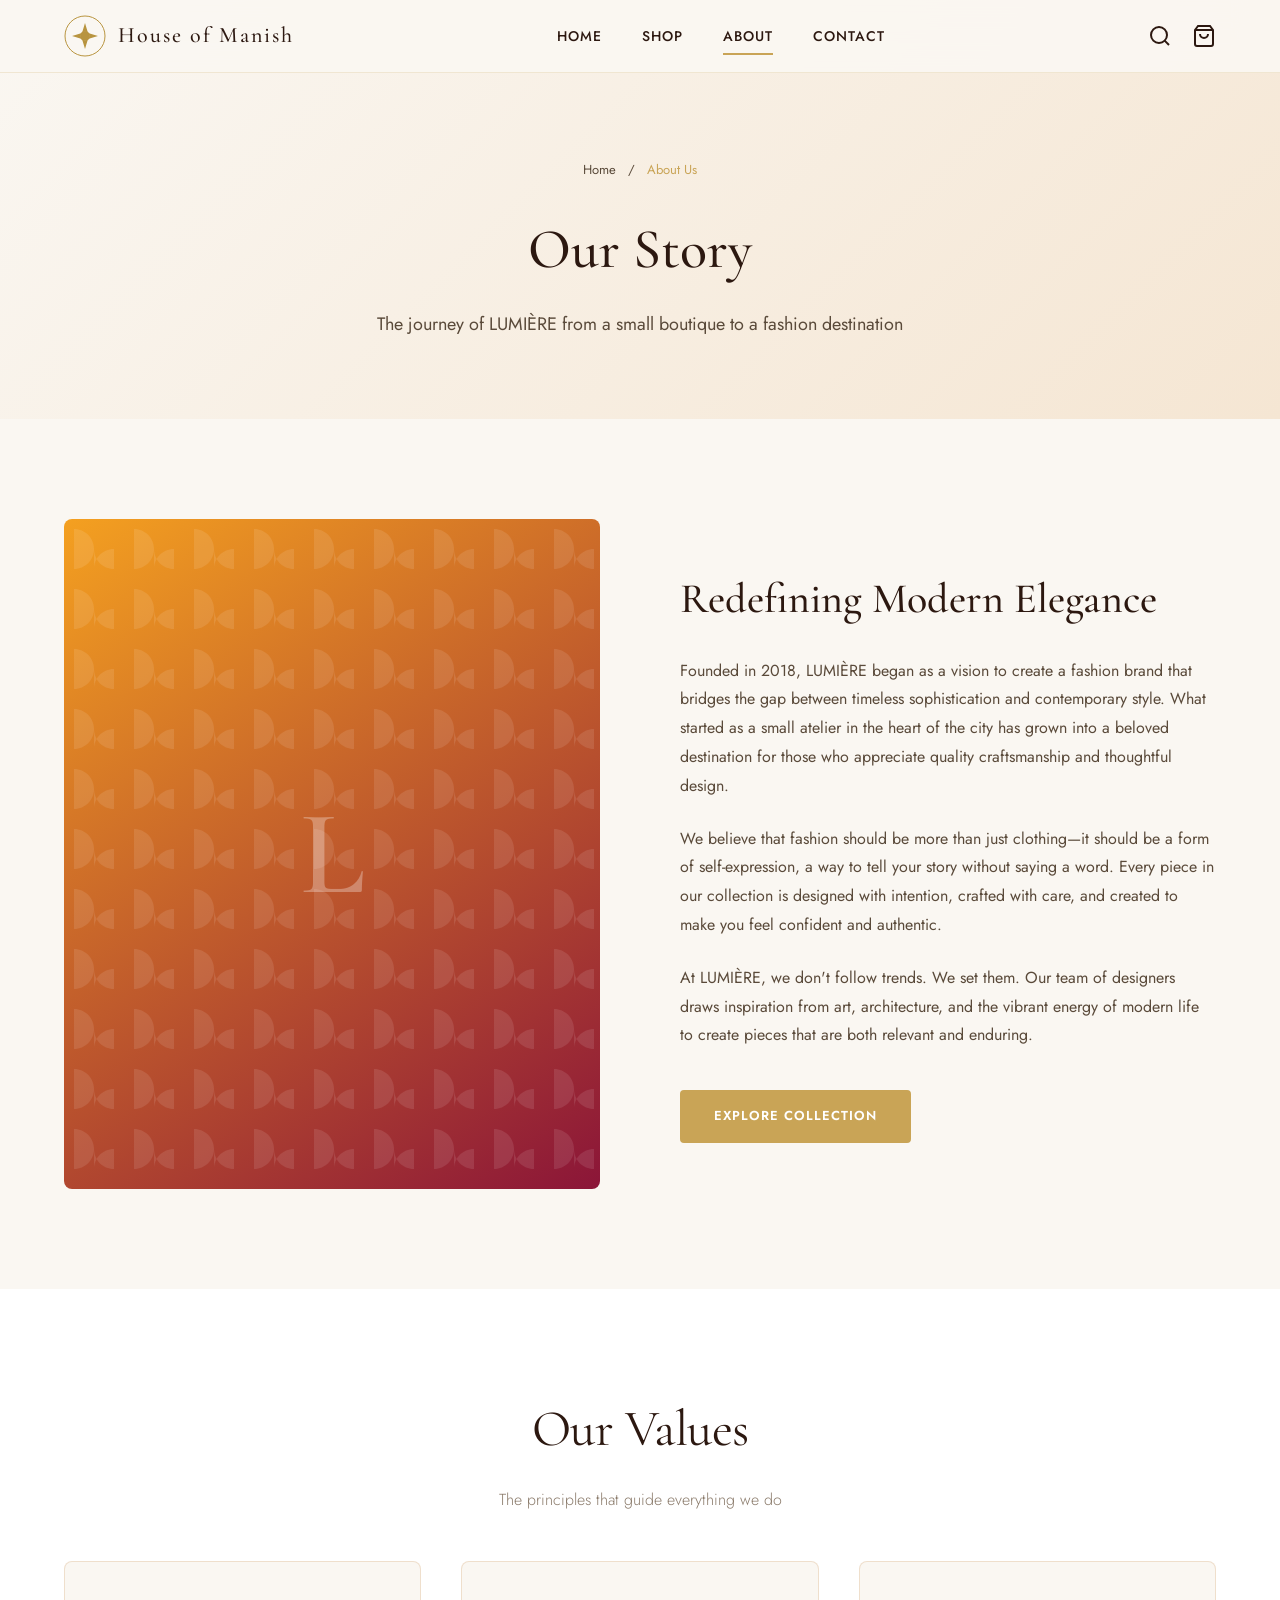
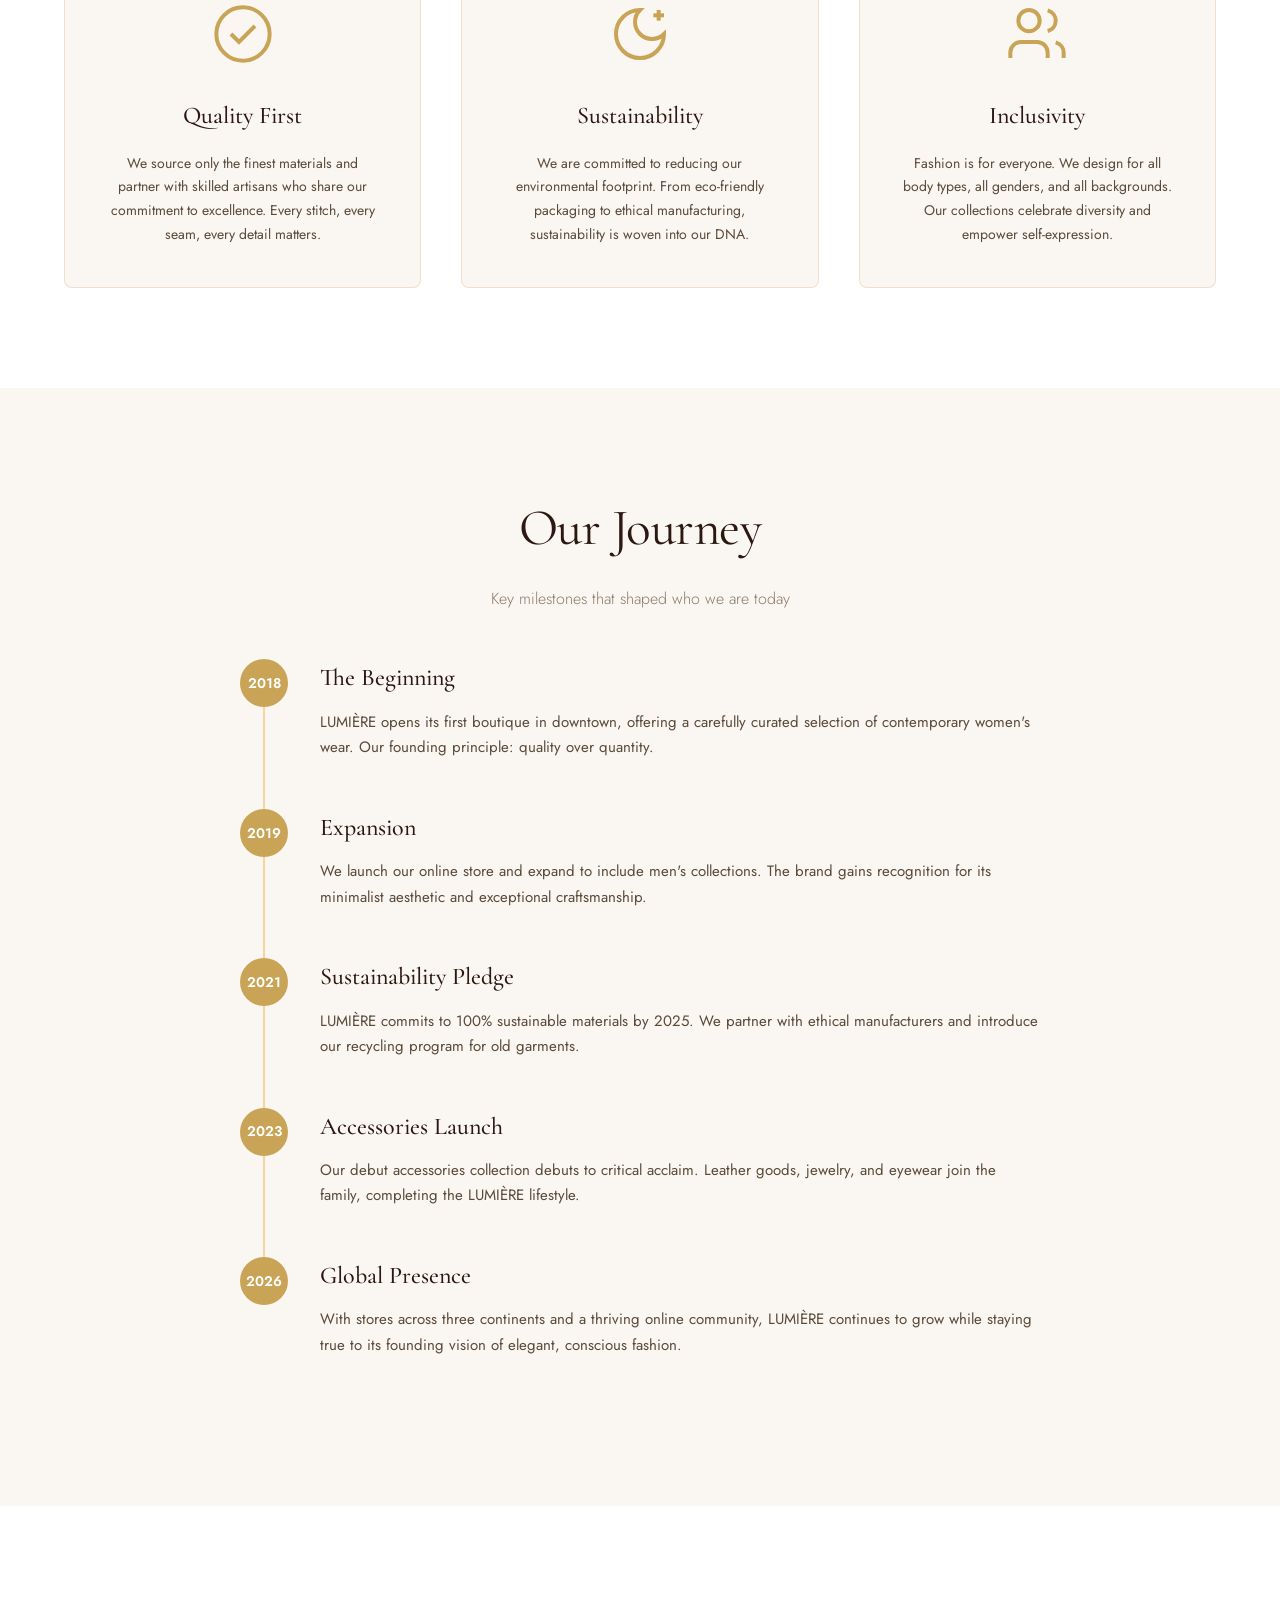
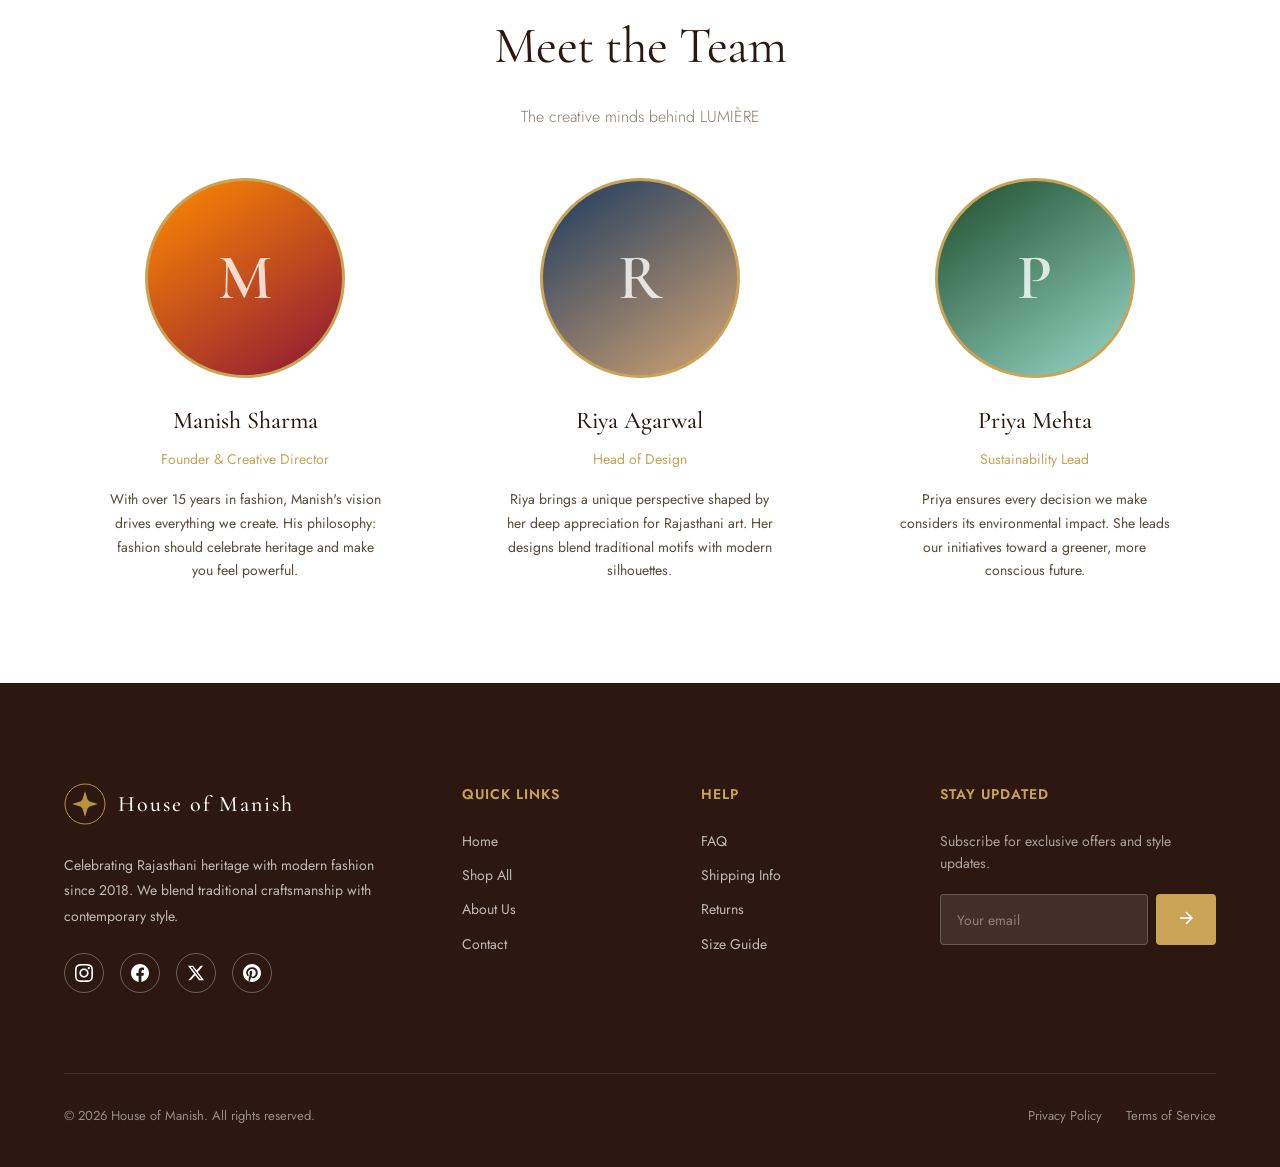
==== about.html @ 7615714f "Initial commit - House of Manish clothing website with cultural treasures from Indian states" ====
<!DOCTYPE html>
<html lang="en">
<head>
    <meta charset="UTF-8">
    <meta name="viewport" content="width=device-width, initial-scale=1.0">
    <title>About Us - House of Manish</title>
    <link rel="stylesheet" href="css/styles.css">
</head>
<body>
    <header class="header">
        <div class="container header-inner">
            <a href="index.html" class="logo">
                <svg class="logo-icon" viewBox="0 0 42 42" width="42" height="42">
                    <circle cx="21" cy="21" r="20" fill="none" stroke="#B8943F" stroke-width="1"/>
                    <path d="M21 8 L24 18 L21 16 L18 18 Z" fill="#B8943F"/>
                    <path d="M21 34 L24 24 L21 26 L18 24 Z" fill="#B8943F"/>
                    <path d="M8 21 L18 18 L16 21 L18 24 Z" fill="#B8943F"/>
                    <path d="M34 21 L24 18 L26 21 L24 24 Z" fill="#B8943F"/>
                    <circle cx="21" cy="21" r="5" fill="#B8943F"/>
                </svg>
                House of Manish
            </a>
            <nav class="nav-links">
                <a href="index.html">Home</a>
                <a href="products.html">Shop</a>
                <a href="about.html" class="active">About</a>
                <a href="contact.html">Contact</a>
            </nav>
            <div class="nav-icons">
                <a href="#" class="nav-icon" aria-label="Search">
                    <svg viewBox="0 0 24 24" fill="none" stroke="currentColor" stroke-width="2">
                        <circle cx="11" cy="11" r="8"/>
                        <path d="m21 21-4.35-4.35"/>
                    </svg>
                </a>
                <a href="#" class="nav-icon" aria-label="Cart">
                    <svg viewBox="0 0 24 24" fill="none" stroke="currentColor" stroke-width="2">
                        <path d="M6 2 3 6v14a2 2 0 0 0 2 2h14a2 2 0 0 0 2-2V6l-3-4Z"/>
                        <path d="M3 6h18"/>
                        <path d="M16 10a4 4 0 0 1-8 0"/>
                    </svg>
                </a>
            </div>
        </div>
    </header>

    <section class="page-hero">
        <div class="container">
            <nav class="breadcrumb">
                <a href="index.html">Home</a> / <span>About Us</span>
            </nav>
            <h1>Our Story</h1>
            <p>The journey of LUMIÈRE from a small boutique to a fashion destination</p>
        </div>
    </section>

    <section class="about-story">
        <div class="container">
            <div class="about-grid">
                <div class="about-image">
                    <span>L</span>
                </div>
                <div class="about-content">
                    <h2>Redefining Modern Elegance</h2>
                    <p>Founded in 2018, LUMIÈRE began as a vision to create a fashion brand that bridges the gap between timeless sophistication and contemporary style. What started as a small atelier in the heart of the city has grown into a beloved destination for those who appreciate quality craftsmanship and thoughtful design.</p>
                    <p>We believe that fashion should be more than just clothing—it should be a form of self-expression, a way to tell your story without saying a word. Every piece in our collection is designed with intention, crafted with care, and created to make you feel confident and authentic.</p>
                    <p>At LUMIÈRE, we don't follow trends. We set them. Our team of designers draws inspiration from art, architecture, and the vibrant energy of modern life to create pieces that are both relevant and enduring.</p>
                    <a href="products.html" class="btn btn-primary" style="margin-top: 16px;">Explore Collection</a>
                </div>
            </div>
        </div>
    </section>

    <section class="values">
        <div class="container">
            <div class="section-header">
                <h2>Our Values</h2>
                <p>The principles that guide everything we do</p>
            </div>
            <div class="values-grid">
                <div class="value-card">
                    <svg class="value-icon" viewBox="0 0 24 24" fill="none" stroke="currentColor" stroke-width="1.5">
                        <path d="M12 22c5.523 0 10-4.477 10-10S17.523 2 12 2 2 6.477 2 12s4.477 10 10 10Z"/>
                        <path d="m7.5 12 3 3 6-6"/>
                    </svg>
                    <h4>Quality First</h4>
                    <p>We source only the finest materials and partner with skilled artisans who share our commitment to excellence. Every stitch, every seam, every detail matters.</p>
                </div>
                <div class="value-card">
                    <svg class="value-icon" viewBox="0 0 24 24" fill="none" stroke="currentColor" stroke-width="1.5">
                        <path d="M12 3a6 6 0 0 0 9 9 9 9 0 1 1-9-9Z"/>
                        <path d="M19 3v4"/>
                        <path d="M21 5h-4"/>
                    </svg>
                    <h4>Sustainability</h4>
                    <p>We are committed to reducing our environmental footprint. From eco-friendly packaging to ethical manufacturing, sustainability is woven into our DNA.</p>
                </div>
                <div class="value-card">
                    <svg class="value-icon" viewBox="0 0 24 24" fill="none" stroke="currentColor" stroke-width="1.5">
                        <path d="M16 21v-2a4 4 0 0 0-4-4H6a4 4 0 0 0-4 4v2"/>
                        <circle cx="9" cy="7" r="4"/>
                        <path d="M22 21v-2a4 4 0 0 0-3-3.87"/>
                        <path d="M16 3.13a4 4 0 0 1 0 7.75"/>
                    </svg>
                    <h4>Inclusivity</h4>
                    <p>Fashion is for everyone. We design for all body types, all genders, and all backgrounds. Our collections celebrate diversity and empower self-expression.</p>
                </div>
            </div>
        </div>
    </section>

    <section class="timeline">
        <div class="container">
            <div class="section-header">
                <h2>Our Journey</h2>
                <p>Key milestones that shaped who we are today</p>
            </div>
            <div class="timeline-items">
                <div class="timeline-item">
                    <div class="timeline-year">2018</div>
                    <div class="timeline-content">
                        <h4>The Beginning</h4>
                        <p>LUMIÈRE opens its first boutique in downtown, offering a carefully curated selection of contemporary women's wear. Our founding principle: quality over quantity.</p>
                    </div>
                </div>
                <div class="timeline-item">
                    <div class="timeline-year">2019</div>
                    <div class="timeline-content">
                        <h4>Expansion</h4>
                        <p>We launch our online store and expand to include men's collections. The brand gains recognition for its minimalist aesthetic and exceptional craftsmanship.</p>
                    </div>
                </div>
                <div class="timeline-item">
                    <div class="timeline-year">2021</div>
                    <div class="timeline-content">
                        <h4>Sustainability Pledge</h4>
                        <p>LUMIÈRE commits to 100% sustainable materials by 2025. We partner with ethical manufacturers and introduce our recycling program for old garments.</p>
                    </div>
                </div>
                <div class="timeline-item">
                    <div class="timeline-year">2023</div>
                    <div class="timeline-content">
                        <h4>Accessories Launch</h4>
                        <p>Our debut accessories collection debuts to critical acclaim. Leather goods, jewelry, and eyewear join the family, completing the LUMIÈRE lifestyle.</p>
                    </div>
                </div>
                <div class="timeline-item">
                    <div class="timeline-year">2026</div>
                    <div class="timeline-content">
                        <h4>Global Presence</h4>
                        <p>With stores across three continents and a thriving online community, LUMIÈRE continues to grow while staying true to its founding vision of elegant, conscious fashion.</p>
                    </div>
                </div>
            </div>
        </div>
    </section>

    <section class="team">
        <div class="container">
            <div class="section-header">
                <h2>Meet the Team</h2>
                <p>The creative minds behind LUMIÈRE</p>
            </div>
            <div class="team-grid">
                <div class="team-card">
                    <div class="team-image">M</div>
                    <h4>Manish Sharma</h4>
                    <p class="role">Founder & Creative Director</p>
                    <p>With over 15 years in fashion, Manish's vision drives everything we create. His philosophy: fashion should celebrate heritage and make you feel powerful.</p>
                </div>
                <div class="team-card">
                    <div class="team-image">R</div>
                    <h4>Riya Agarwal</h4>
                    <p class="role">Head of Design</p>
                    <p>Riya brings a unique perspective shaped by her deep appreciation for Rajasthani art. Her designs blend traditional motifs with modern silhouettes.</p>
                </div>
                <div class="team-card">
                    <div class="team-image">P</div>
                    <h4>Priya Mehta</h4>
                    <p class="role">Sustainability Lead</p>
                    <p>Priya ensures every decision we make considers its environmental impact. She leads our initiatives toward a greener, more conscious future.</p>
                </div>
            </div>
        </div>
    </section>

    <footer class="footer">
        <div class="container">
            <div class="footer-grid">
                <div class="footer-brand">
                    <a href="index.html" class="logo">
                <svg class="logo-icon" viewBox="0 0 42 42" width="42" height="42">
                    <circle cx="21" cy="21" r="20" fill="none" stroke="#B8943F" stroke-width="1"/>
                    <path d="M21 8 L24 18 L21 16 L18 18 Z" fill="#B8943F"/>
                    <path d="M21 34 L24 24 L21 26 L18 24 Z" fill="#B8943F"/>
                    <path d="M8 21 L18 18 L16 21 L18 24 Z" fill="#B8943F"/>
                    <path d="M34 21 L24 18 L26 21 L24 24 Z" fill="#B8943F"/>
                    <circle cx="21" cy="21" r="5" fill="#B8943F"/>
                </svg>
                House of Manish
            </a>
                    <p>Celebrating Rajasthani heritage with modern fashion since 2018. We blend traditional craftsmanship with contemporary style.</p>
                    <div class="social-links">
                        <a href="#" class="social-link" aria-label="Instagram">
                            <svg viewBox="0 0 24 24" fill="currentColor">
                                <path d="M12 2.163c3.204 0 3.584.012 4.85.07 3.252.148 4.771 1.691 4.919 4.919.058 1.265.069 1.645.069 4.849 0 3.205-.012 3.584-.069 4.849-.149 3.225-1.664 4.771-4.919 4.919-1.266.058-1.644.07-4.85.07-3.204 0-3.584-.012-4.849-.07-3.26-.149-4.771-1.699-4.919-4.92-.058-1.265-.07-1.644-.07-4.849 0-3.204.013-3.583.07-4.849.149-3.227 1.664-4.771 4.919-4.919 1.266-.057 1.645-.069 4.849-.069zm0-2.163c-3.259 0-3.667.014-4.947.072-4.358.2-6.78 2.618-6.98 6.98-.059 1.281-.073 1.689-.073 4.948 0 3.259.014 3.668.072 4.948.2 4.358 2.618 6.78 6.98 6.98 1.281.058 1.689.072 4.948.072 3.259 0 3.668-.014 4.948-.072 4.354-.2 6.782-2.618 6.979-6.98.059-1.28.073-1.689.073-4.948 0-3.259-.014-3.667-.072-4.947-.196-4.354-2.617-6.78-6.979-6.98-1.281-.059-1.69-.073-4.949-.073zm0 5.838c-3.403 0-6.162 2.759-6.162 6.162s2.759 6.163 6.162 6.163 6.162-2.759 6.162-6.163c0-3.403-2.759-6.162-6.162-6.162zm0 10.162c-2.209 0-4-1.79-4-4 0-2.209 1.791-4 4-4s4 1.791 4 4c0 2.21-1.791 4-4 4zm6.406-11.845c-.796 0-1.441.645-1.441 1.44s.645 1.44 1.441 1.44c.795 0 1.439-.645 1.439-1.44s-.644-1.44-1.439-1.44z"/>
                            </svg>
                        </a>
                        <a href="#" class="social-link" aria-label="Facebook">
                            <svg viewBox="0 0 24 24" fill="currentColor">
                                <path d="M24 12.073c0-6.627-5.373-12-12-12s-12 5.373-12 12c0 5.99 4.388 10.954 10.125 11.854v-8.385H7.078v-3.47h3.047V9.43c0-3.007 1.792-4.669 4.533-4.669 1.312 0 2.686.235 2.686.235v2.953H15.83c-1.491 0-1.956.925-1.956 1.874v2.25h3.328l-.532 3.47h-2.796v8.385C19.612 23.027 24 18.062 24 12.073z"/>
                            </svg>
                        </a>
                        <a href="#" class="social-link" aria-label="Twitter">
                            <svg viewBox="0 0 24 24" fill="currentColor">
                                <path d="M18.244 2.25h3.308l-7.227 8.26 8.502 11.24H16.17l-5.214-6.817L4.99 21.75H1.68l7.73-8.835L1.254 2.25H8.08l4.713 6.231zm-1.161 17.52h1.833L7.084 4.126H5.117z"/>
                            </svg>
                        </a>
                        <a href="#" class="social-link" aria-label="Pinterest">
                            <svg viewBox="0 0 24 24" fill="currentColor">
                                <path d="M12 0C5.373 0 0 5.372 0 12c0 5.084 3.163 9.426 7.627 11.174-.105-.949-.2-2.405.042-3.441.218-.937 1.407-5.965 1.407-5.965s-.359-.719-.359-1.782c0-1.668.967-2.914 2.171-2.914 1.023 0 1.518.769 1.518 1.69 0 1.029-.655 2.568-.994 3.995-.283 1.194.599 2.169 1.777 2.169 2.133 0 3.772-2.249 3.772-5.495 0-2.873-2.064-4.882-5.012-4.882-3.414 0-5.418 2.561-5.418 5.207 0 1.031.397 2.138.893 2.738a.36.36 0 0 1 .083.345l-.333 1.36c-.053.22-.174.267-.402.161-1.499-.698-2.436-2.889-2.436-4.649 0-3.785 2.75-7.262 7.929-7.262 4.163 0 7.398 2.967 7.398 6.931 0 4.136-2.607 7.464-6.227 7.464-1.216 0-2.359-.631-2.75-1.378l-.748 2.853c-.271 1.043-1.002 2.35-1.492 3.146C9.57 23.812 10.763 24 12 24c6.627 0 12-5.373 12-12 0-6.628-5.373-12-12-12z"/>
                            </svg>
                        </a>
                    </div>
                </div>
                <div class="footer-links-col">
                    <h5>Quick Links</h5>
                    <nav class="footer-links">
                        <a href="index.html">Home</a>
                        <a href="products.html">Shop All</a>
                        <a href="about.html">About Us</a>
                        <a href="contact.html">Contact</a>
                    </nav>
                </div>
                <div class="footer-links-col">
                    <h5>Help</h5>
                    <nav class="footer-links">
                        <a href="#">FAQ</a>
                        <a href="#">Shipping Info</a>
                        <a href="#">Returns</a>
                        <a href="#">Size Guide</a>
                    </nav>
                </div>
                <div class="footer-newsletter">
                    <h5>Stay Updated</h5>
                    <p style="font-size: 14px; color: rgba(255,255,255,0.6); margin-bottom: 20px;">Subscribe for exclusive offers and style updates.</p>
                    <form class="newsletter-form" action="#">
                        <input type="email" class="newsletter-input" placeholder="Your email" required>
                        <button type="submit" class="newsletter-btn" aria-label="Subscribe">
                            <svg viewBox="0 0 24 24" fill="none" stroke="currentColor" stroke-width="2">
                                <path d="M5 12h14"/>
                                <path d="m12 5 7 7-7 7"/>
                            </svg>
                        </button>
                    </form>
                </div>
            </div>
            <div class="footer-bottom">
                <p>&copy; 2026 House of Manish. All rights reserved.</p>
                <div class="footer-bottom-links">
                    <a href="#">Privacy Policy</a>
                    <a href="#">Terms of Service</a>
                </div>
            </div>
        </div>
    </footer>
</body>
</html>
---- css/styles.css ----
@import url('https://fonts.googleapis.com/css2?family=Cormorant+Garamond:ital,wght@0,400;0,500;0,600;0,700;1,400&family=Jost:wght@300;400;500;600&display=swap');

:root {
    --color-primary: #2C1810;
    --color-secondary: #8B6914;
    --color-accent: #C9A456;
    --color-accent-light: #E8D5A8;
    --color-bg: #FAF7F2;
    --color-surface: #FFFFFF;
    --color-text-light: #5A4A3A;
    --color-text-muted: #8A7A6A;
    --color-cream: #F5EFE6;
    --color-gold: #B8943F;
    --font-heading: 'Cormorant Garamond', Georgia, serif;
    --font-body: 'Jost', system-ui, sans-serif;
    --shadow-sm: 0 2px 20px rgba(44, 24, 16, 0.06);
    --shadow-md: 0 4px 30px rgba(44, 24, 16, 0.08);
    --shadow-lg: 0 8px 40px rgba(44, 24, 16, 0.1);
    --transition: 0.4s cubic-bezier(0.4, 0, 0.2, 1);
    --container: 1200px;
}

*,
*::before,
*::after {
    margin: 0;
    padding: 0;
    box-sizing: border-box;
}

html {
    scroll-behavior: smooth;
}

body {
    font-family: var(--font-body);
    font-weight: 400;
    line-height: 1.6;
    color: var(--color-primary);
    background-color: var(--color-bg);
    -webkit-font-smoothing: antialiased;
}

img {
    max-width: 100%;
    height: auto;
    display: block;
    opacity: 50%    ;
}

a {
    text-decoration: none;
    color: inherit;
    transition: color var(--transition);
}

ul {
    list-style: none;
}

.container {
    max-width: var(--container);
    margin: 0 auto;
    padding: 0 24px;
}

.btn {
    display: inline-flex;
    align-items: center;
    justify-content: center;
    padding: 14px 32px;
    font-family: var(--font-body);
    font-size: 13px;
    font-weight: 600;
    letter-spacing: 1px;
    text-transform: uppercase;
    border: 2px solid transparent;
    border-radius: 4px;
    cursor: pointer;
    transition: all var(--transition);
}

.btn-primary {
    background-color: var(--color-accent);
    color: var(--color-surface);
    border-color: var(--color-accent);
}

.btn-primary:hover {
    background-color: var(--color-accent-dark);
    border-color: var(--color-accent-dark);
    transform: translateY(-2px);
}

.btn-secondary {
    background-color: transparent;
    color: var(--color-primary);
    border-color: var(--color-primary);
}

.btn-secondary:hover {
    background-color: var(--color-primary);
    color: var(--color-surface);
}

.section-header {
    text-align: center;
    margin-bottom: 48px;
    position: relative;
    z-index: 1;
}

.section-header h2 {
    font-family: var(--font-heading);
    font-size: clamp(36px, 4vw, 52px);
    font-weight: 400;
    margin-bottom: 16px;
    color: var(--color-primary);
    letter-spacing: -0.5px;
}

.section-header p {
    font-size: 16px;
    color: var(--color-text-muted);
    max-width: 500px;
    margin: 0 auto;
    font-weight: 300;
}

.header {
    position: fixed;
    top: 0;
    left: 0;
    right: 0;
    background-color: rgba(250, 247, 242, 0.95);
    backdrop-filter: blur(20px);
    -webkit-backdrop-filter: blur(20px);
    z-index: 1000;
    border-bottom: 1px solid rgba(201, 164, 86, 0.2);
}

.header-inner {
    display: flex;
    align-items: center;
    justify-content: space-between;
    height: 72px;
}

.logo {
    font-family: var(--font-heading);
    font-size: 22px;
    font-weight: 500;
    letter-spacing: 2px;
    color: var(--color-primary);
    display: flex;
    align-items: center;
    gap: 12px;
}

.logo-icon {
    width: 42px;
    height: 42px;
    display: block;
    flex-shrink: 0;
}

.nav-links {
    display: flex;
    gap: 40px;
}

.nav-links a {
    position: relative;
    font-size: 14px;
    font-weight: 500;
    letter-spacing: 1px;
    text-transform: uppercase;
    color: var(--color-primary);
    padding: 8px 0;
}

.nav-links a::after {
    content: '';
    position: absolute;
    bottom: 0;
    left: 0;
    width: 0;
    height: 2px;
    background-color: var(--color-accent);
    transition: width var(--transition);
}

.nav-links a:hover::after,
.nav-links a.active::after {
    width: 100%;
}

.nav-icons {
    display: flex;
    gap: 20px;
}

.nav-icon {
    width: 24px;
    height: 24px;
    color: var(--color-primary);
    transition: color var(--transition);
}

.nav-icon:hover {
    color: var(--color-accent);
}

.hero {
    min-height: 100vh;
    display: flex;
    align-items: center;
    background: linear-gradient(180deg, var(--color-bg) 0%, var(--color-cream) 100%);
    position: relative;
    overflow: hidden;
    padding-top: 72px;
}

.hero-hawa-mahal {
    position: absolute;
    right: -5%;
    bottom: -10%;
    width: 55%;
    height: 120%;
    opacity: 0.04;
    pointer-events: none;
}

.hero-hawa-mahal svg {
    width: 100%;
    height: 100%;
}

.hero-inner {
    display: grid;
    grid-template-columns: 1fr 1fr;
    gap: 80px;
    align-items: center;
    position: relative;
    z-index: 2;
}

.hero-content {
    position: relative;
    z-index: 1;
}

.hero-tag {
    display: inline-block;
    font-size: 11px;
    font-weight: 500;
    letter-spacing: 4px;
    text-transform: uppercase;
    color: var(--color-gold);
    margin-bottom: 28px;
    position: relative;
}

.hero-tag::after {
    content: '';
    position: absolute;
    left: calc(100% + 16px);
    top: 50%;
    width: 60px;
    height: 1px;
    background: linear-gradient(90deg, var(--color-gold), transparent);
}

.hero h1 {
    font-family: var(--font-heading);
    font-size: clamp(48px, 6vw, 72px);
    font-weight: 400;
    line-height: 1.1;
    margin-bottom: 28px;
    color: var(--color-primary);
    letter-spacing: -1px;
}

.hero h1 em {
    font-style: italic;
    color: var(--color-gold);
}

.hero-text {
    font-size: 17px;
    color: var(--color-text-muted);
    margin-bottom: 44px;
    max-width: 420px;
    line-height: 1.8;
    font-weight: 300;
}

.hero-buttons {
    display: flex;
    gap: 20px;
}

.hero-visual {
    position: relative;
    display: flex;
    justify-content: center;
    align-items: center;
}

.hero-image {
    width: 100%;
    max-width: 380px;
    aspect-ratio: 2/3;
    background: var(--color-cream);
    border-radius: 4px;
    position: relative;
    overflow: hidden;
    box-shadow: 0 40px 80px rgba(44, 24, 16, 0.15);
}

.hero-image img {
    position: absolute;
    inset: 0;
    width: 100%;
    height: 100%;
    object-fit: cover;
    transition: transform 0.6s ease;
}

.hero-image:hover img {
    transform: scale(1.05);
}

.hero-badge {
    position: absolute;
    top: 50%;
    left: 50%;
    transform: translate(-50%, -50%);
    z-index: 10;
    text-align: center;
}

.hero-badge-inner {
    display: inline-flex;
    flex-direction: column;
    align-items: center;
    background: rgba(250, 247, 242, 0.95);
    padding: 16px 24px;
    border-radius: 4px;
    box-shadow: 0 20px 60px rgba(44, 24, 16, 0.2);
    border: 1px solid rgba(184, 148, 63, 0.3);
    min-width: 160px;
    backdrop-filter: blur(10px);
}

.hero-badge-sub {
    font-family: var(--font-body);
    font-size: 8px;
    font-weight: 500;
    letter-spacing: 2px;
    text-transform: uppercase;
    color: var(--color-gold);
    margin-bottom: 6px;
}

.hero-badge-line {
    width: 24px;
    height: 1px;
    background: var(--color-gold);
    margin: 6px 0;
}

.hero-badge-title {
    font-family: var(--font-heading);
    font-size: 11px;
    font-weight: 400;
    color: var(--color-text-muted);
    letter-spacing: 2px;
}

.hero-badge-name {
    font-family: var(--font-heading);
    font-size: 20px;
    font-weight: 500;
    color: var(--color-primary);
    letter-spacing: 3px;
    margin-bottom: 4px;
}

.hero-decoration {
    position: absolute;
    width: 120px;
    height: 120px;
    border: 1px solid var(--color-accent-light);
    border-radius: 50%;
    top: -20px;
    right: -20px;
    opacity: 0.6;
}

.hero-decoration::before {
    content: '';
    position: absolute;
    inset: 15px;
    border: 1px solid var(--color-gold);
    border-radius: 50%;
    opacity: 0.4;
}

.hero-decoration::after {
    content: '';
    position: absolute;
    inset: 30px;
    background: var(--color-gold);
    border-radius: 50%;
    opacity: 0.15;
}

.categories {
    padding: 120px 0;
    background: var(--color-surface);
    position: relative;
}

.categories::before {
    content: '';
    position: absolute;
    top: 0;
    left: 0;
    right: 0;
    height: 1px;
    background: linear-gradient(90deg, transparent, var(--color-accent-light), transparent);
}

.categories-grid {
    display: grid;
    grid-template-columns: repeat(3, 1fr);
    gap: 40px;
}

.category-card {
    position: relative;
    overflow: hidden;
    border-radius: 4px;
    cursor: pointer;
    transition: all 0.5s cubic-bezier(0.4, 0, 0.2, 1);
    background: var(--color-bg);
}

.category-card:hover {
    transform: translateY(-8px);
    box-shadow: var(--shadow-lg);
}

.category-card::before {
    content: '';
    display: block;
    padding-top: 120%;
}

.category-content {
    position: absolute;
    inset: 0;
    display: flex;
    flex-direction: column;
    align-items: center;
    justify-content: center;
    padding: 40px;
    transition: all var(--transition);
}

.category-card:nth-child(1) .category-content {
    background: linear-gradient(145deg, #F5E6D3 0%, #E8D5A8 100%);
}

.category-card:nth-child(2) .category-content {
    background: linear-gradient(145deg, #E8E0D5 0%, #D4C4B0 100%);
}

.category-card:nth-child(3) .category-content {
    background: linear-gradient(145deg, #E5DDD0 0%, #C9B896 100%);
}

.category-card:hover .category-content {
    transform: scale(1.03);
}

.category-icon {
    width: 56px;
    height: 56px;
    margin-bottom: 24px;
    color: var(--color-gold);
    opacity: 0.7;
}

.category-card h3 {
    font-family: var(--font-heading);
    font-size: 26px;
    font-weight: 400;
    margin-bottom: 8px;
    color: var(--color-primary);
    letter-spacing: 0.5px;
}

.category-card p {
    font-size: 13px;
    color: var(--color-text-muted);
    text-align: center;
    font-weight: 300;
}

.regional-collections {
    padding: 120px 0;
    background: var(--color-surface);
}

.states-grid {
    display: grid;
    grid-template-columns: repeat(4, 1fr);
    gap: 24px;
}

.state-card {
    background: var(--color-bg);
    border-radius: 4px;
    overflow: hidden;
    transition: all 0.5s cubic-bezier(0.4, 0, 0.2, 1);
    cursor: pointer;
}

.state-card:hover {
    transform: translateY(-8px);
    box-shadow: var(--shadow-lg);
}

.state-image {
    position: relative;
    aspect-ratio: 1;
    overflow: hidden;
}

.state-gradient {
    position: absolute;
    inset: 0;
}

.state-gujarat {
    background: linear-gradient(145deg, #E8A87C 0%, #C38D6B 50%, #8B5A3C 100%);
}

.state-rajasthan {
    background: linear-gradient(145deg, #F4C542 0%, #E8A03A 50%, #C47D32 100%);
}

.state-kerala {
    background: linear-gradient(145deg, #F5F5DC 0%, #E8E8D4 50%, #D4D4C4 100%);
}

.state-karnataka {
    background: linear-gradient(145deg, #9B6B9B 0%, #7B4B7B 50%, #5B2B5B 100%);
}

.state-westbengal {
    background: linear-gradient(145deg, #F4A460 0%, #D4743C 50%, #8B4513 100%);
}

.state-andhra {
    background: linear-gradient(145deg, #8B4513 0%, #6B3510 50%, #4B2508 100%);
}

.state-punjab {
    background: linear-gradient(145deg, #F0E68C 0%, #DAA520 50%, #B8860B 100%);
}

.state-maharashtra {
    background: linear-gradient(145deg, #FF9933 0%, #E07020 50%, #B85010 100%);
}

.state-mono {
    position: absolute;
    top: 50%;
    left: 50%;
    transform: translate(-50%, -50%);
    font-family: var(--font-heading);
    font-size: 48px;
    font-weight: 300;
    color: rgba(255, 255, 255, 0.6);
    letter-spacing: 4px;
}

.state-info {
    padding: 20px;
    text-align: center;
}

.state-info h3 {
    font-family: var(--font-heading);
    font-size: 20px;
    font-weight: 500;
    color: var(--color-primary);
    margin-bottom: 6px;
}

.state-info p {
    font-size: 13px;
    color: var(--color-text-muted);
    margin-bottom: 12px;
    font-weight: 300;
}

.state-price {
    font-size: 14px;
    font-weight: 600;
    color: var(--color-gold);
}

.cultural-accessories {
    padding: 120px 0;
    background: var(--color-bg);
    position: relative;
    overflow: hidden;
}

.state-bg-layer {
    position: absolute;
    top: 0;
    left: 0;
    right: 0;
    bottom: 0;
    background-size: cover;
    background-position: center;
    background-repeat: no-repeat;
    opacity: 0;
    z-index: 0;
    background-image: url('https://images.pexels.com/photos/36532822/pexels-photo-36532822.jpeg');
    transition: opacity 0.8s ease-in-out, transform 0.8s ease-in-out, background-image 0.5s ease;
    transform: scale(1);
}

#state-all:checked ~ .state-bg-layer {
    opacity: 0.15;
    transform: scale(1);
}

#state-rajasthan:checked ~ .state-bg-layer {
    background-image: url('https://images.pexels.com/photos/36532822/pexels-photo-36532822.jpeg');
    opacity: 0.45;
    transform: scale(1.05);
}

#state-gujarat:checked ~ .state-bg-layer {
    background-image: url('https://images.pexels.com/photos/6730935/pexels-photo-6730935.jpeg');
    opacity: 0.45;
    transform: scale(1.05);
}

#state-kerala:checked ~ .state-bg-layer {
    background-image: url('https://images.pexels.com/photos/4051013/pexels-photo-4051013.jpeg');
    opacity: 0.45;
    transform: scale(1.05);
}

#state-punjab:checked ~ .state-bg-layer {
    background-image: url('https://images.pexels.com/photos/7111002/pexels-photo-7111002.jpeg');
    opacity: 0.45;
    transform: scale(1.05);
}

#state-westbengal:checked ~ .state-bg-layer {
    background-image: url('https://images.pexels.com/photos/36393138/pexels-photo-36393138.jpeg');
    opacity: 0.45;
    transform: scale(1.05);
}

#state-maharashtra:checked ~ .state-bg-layer {
    background-image: url('https://images.pexels.com/photos/5867948/pexels-photo-5867948.jpeg');
    opacity: 0.45;
    transform: scale(1.05);
}

.cultural-accessories .container {
    position: relative;
    z-index: 1;
}

.state-input {
    display: none;
}

.cultural-products-wrapper {
    position: relative;
    z-index: 2;
    max-width: var(--container);
    margin: 0 auto;
    padding: 0 24px;
}

.state-section {
    margin-bottom: 64px;
    animation: fadeIn 0.5s ease forwards;
}

.state-header {
    text-align: center;
    margin-bottom: 32px;
    padding-bottom: 24px;
    border-bottom: 1px solid rgba(184, 148, 63, 0.3);
}

.state-header h3 {
    font-family: var(--font-heading);
    font-size: 28px;
    font-weight: 500;
    color: var(--color-primary);
    margin-bottom: 8px;
}

.state-header p {
    font-size: 14px;
    color: var(--color-text-muted);
}

#state-all:checked ~ .cultural-products-wrapper .state-section { 
    display: block; 
}
#state-rajasthan:checked ~ .cultural-products-wrapper .state-section { 
    display: none; 
}
#state-rajasthan:checked ~ .cultural-products-wrapper .state-section[data-state-section="rajasthan"] { 
    display: block; 
}
#state-gujarat:checked ~ .cultural-products-wrapper .state-section { 
    display: none; 
}
#state-gujarat:checked ~ .cultural-products-wrapper .state-section[data-state-section="gujarat"] { 
    display: block; 
}
#state-kerala:checked ~ .cultural-products-wrapper .state-section { 
    display: none; 
}
#state-kerala:checked ~ .cultural-products-wrapper .state-section[data-state-section="kerala"] { 
    display: block; 
}
#state-punjab:checked ~ .cultural-products-wrapper .state-section { 
    display: none; 
}
#state-punjab:checked ~ .cultural-products-wrapper .state-section[data-state-section="punjab"] { 
    display: block; 
}
#state-westbengal:checked ~ .cultural-products-wrapper .state-section { 
    display: none; 
}
#state-westbengal:checked ~ .cultural-products-wrapper .state-section[data-state-section="westbengal"] { 
    display: block; 
}
#state-maharashtra:checked ~ .cultural-products-wrapper .state-section { 
    display: none; 
}
#state-maharashtra:checked ~ .cultural-products-wrapper .state-section[data-state-section="maharashtra"] { 
    display: block; 
}

.state-tabs {
    display: flex;
    justify-content: center;
    flex-wrap: wrap;
    gap: 12px;
    margin-bottom: 48px;
    position: relative;
    z-index: 2;
}

.state-tab {
    padding: 10px 24px;
    font-family: var(--font-body);
    font-size: 13px;
    font-weight: 500;
    letter-spacing: 1px;
    text-transform: uppercase;
    background: var(--color-surface);
    color: var(--color-text-muted);
    border: 1px solid rgba(184, 148, 63, 0.3);
    border-radius: 4px;
    cursor: pointer;
    transition: all var(--transition);
    position: relative;
    z-index: 2;
}

.state-tab:hover {
    background: var(--color-primary);
    color: var(--color-surface);
    border-color: var(--color-primary);
}

#state-all:checked ~ .state-tabs .state-tab[for="state-all"],
#state-rajasthan:checked ~ .state-tabs .state-tab[for="state-rajasthan"],
#state-gujarat:checked ~ .state-tabs .state-tab[for="state-gujarat"],
#state-kerala:checked ~ .state-tabs .state-tab[for="state-kerala"],
#state-punjab:checked ~ .state-tabs .state-tab[for="state-punjab"],
#state-westbengal:checked ~ .state-tabs .state-tab[for="state-westbengal"],
#state-maharashtra:checked ~ .state-tabs .state-tab[for="state-maharashtra"] {
    background: var(--color-primary);
    color: var(--color-surface);
    border-color: var(--color-primary);
}

.cultural-products {
    display: grid;
    grid-template-columns: repeat(4, 1fr);
    gap: 32px;
    position: relative;
    z-index: 2;
}

.cultural-card {
    background: var(--color-surface);
    border-radius: 4px;
    overflow: hidden;
    box-shadow: var(--shadow-sm);
    transition: all 0.4s cubic-bezier(0.4, 0, 0.2, 1);
    border: 1px solid rgba(184, 148, 63, 0.15);
    animation: fadeIn 0.5s ease forwards;
}

@keyframes fadeIn {
    from {
        opacity: 0;
        transform: translateY(20px);
    }
    to {
        opacity: 1;
        transform: translateY(0);
    }
}

.cultural-card:hover {
    transform: translateY(-8px);
    box-shadow: var(--shadow-lg);
}

.cultural-image {
    position: relative;
    aspect-ratio: 1;
    overflow: hidden;
}

.cultural-thumb {
    position: absolute;
    inset: 0;
    display: flex;
    align-items: center;
    justify-content: center;
}

.cultural-rj-1 {
    background: linear-gradient(145deg, #F4C542 0%, #D4850A 50%, #8B5A00 100%);
}

.cultural-rj-2 {
    background: linear-gradient(145deg, #C0C0C0 0%, #A0A0A0 50%, #707070 100%);
}

.cultural-gj-1 {
    background: linear-gradient(145deg, #FF6B6B 0%, #E74C3C 50%, #C0392B 100%);
}

.cultural-gj-2 {
    background: linear-gradient(145deg, #9B59B6 0%, #8E44AD 50%, #6C3483 100%);
}

.cultural-kl-1 {
    background: linear-gradient(145deg, #FAFAD2 0%, #F0E68C 50%, #DAA520 100%);
}

.cultural-pb-1 {
    background: linear-gradient(145deg, #F7DC6F 0%, #F4D03F 50%, #D4AC0D 100%);
}

.cultural-wb-1 {
    background: linear-gradient(145deg, #BB8FCE 0%, #9B59B6 50%, #7D3C98 100%);
}

.cultural-mh-1 {
    background: linear-gradient(145deg, #FF9933 0%, #E67E22 50%, #D35400 100%);
}

.cultural-rj-3 {
    background: linear-gradient(145deg, #E74C3C 0%, #C0392B 50%, #922B21 100%);
}

.cultural-rj-4 {
    background: linear-gradient(145deg, #9B59B6 0%, #8E44AD 50%, #6C3483 100%);
}

.cultural-gj-3 {
    background: linear-gradient(145deg, #3498DB 0%, #2980B9 50%, #1F618D 100%);
}

.cultural-gj-4 {
    background: linear-gradient(145deg, #1ABC9C 0%, #16A085 50%, #117A65 100%);
}

.cultural-kl-2 {
    background: linear-gradient(145deg, #F39C12 0%, #D68910 50%, #B9770E 100%);
}

.cultural-kl-3 {
    background: linear-gradient(145deg, #D5D8DC 0%, #ABB2B9 50%, #808B96 100%);
}

.cultural-pb-2 {
    background: linear-gradient(145deg, #E74C3C 0%, #C0392B 50%, #A93226 100%);
}

.cultural-pb-3 {
    background: linear-gradient(145deg, #E67E22 0%, #D35400 50%, #BA4A00 100%);
}

.cultural-wb-2 {
    background: linear-gradient(145deg, #F8BBD9 0%, #F48FB1 50%, #EC407A 100%);
}

.cultural-wb-3 {
    background: linear-gradient(145deg, #E1BEE7 0%, #CE93D8 50%, #BA68C8 100%);
}

.cultural-mh-2 {
    background: linear-gradient(145deg, #F1C40F 0%, #D4AC0D 50%, #B7950B 100%);
}

.cultural-mh-3 {
    background: linear-gradient(145deg, #8D6E63 0%, #795548 50%, #5D4037 100%);
}

.cultural-rj-5 {
    background: linear-gradient(145deg, #E91E63 0%, #C2185B 50%, #AD1457 100%);
}

.cultural-rj-6 {
    background: linear-gradient(145deg, #FF5722 0%, #E64A19 50%, #BF360C 100%);
}

.cultural-rj-7 {
    background: linear-gradient(145deg, #00BCD4 0%, #00ACC1 50%, #0097A7 100%);
}

.cultural-gj-5 {
    background: linear-gradient(145deg, #673AB7 0%, #512DA8 50%, #4527A0 100%);
}

.cultural-gj-6 {
    background: linear-gradient(145deg, #FFC107 0%, #FFB300 50%, #FFA000 100%);
}

.cultural-kl-4 {
    background: linear-gradient(145deg, #8BC34A 0%, #7CB342 50%, #689F38 100%);
}

.cultural-kl-5 {
    background: linear-gradient(145deg, #009688 0%, #00897B 50%, #00796B 100%);
}

.cultural-pb-4 {
    background: linear-gradient(145deg, #FF9800 0%, #FB8C00 50%, #F57C00 100%);
}

.cultural-pb-5 {
    background: linear-gradient(145deg, #795548 0%, #6D4C41 50%, #5D4037 100%);
}

.cultural-wb-4 {
    background: linear-gradient(145deg, #E91E63 0%, #D81B60 50%, #C2185B 100%);
}

.cultural-wb-5 {
    background: linear-gradient(145deg, #9C27B0 0%, #8E24AA 50%, #7B1FA2 100%);
}

.cultural-mh-4 {
    background: linear-gradient(145deg, #CDDC39 0%, #C0CA33 50%, #AFB42B 100%);
}

.cultural-mh-5 {
    background: linear-gradient(145deg, #FF4081 0%, #F50057 50%, #C51162 100%);
}

.cultural-rj-8 {
    background: linear-gradient(145deg, #FFD700 0%, #FFC107 50%, #FFB300 100%);
}

.cultural-rj-9 {
    background: linear-gradient(145deg, #880E4F 0%, #7B1FA2 50%, #6A1B9A 100%);
}

.cultural-rj-10 {
    background: linear-gradient(145deg, #FF7043 0%, #FF5722 50%, #F4511E 100%);
}

.cultural-gj-7 {
    background: linear-gradient(145deg, #26A69A 0%, #00897B 50%, #00796B 100%);
}

.cultural-gj-8 {
    background: linear-gradient(145deg, #EC407A 0%, #E91E63 50%, #D81B60 100%);
}

.cultural-kl-6 {
    background: linear-gradient(145deg, #FDD835 0%, #FBC02D 50%, #F9A825 100%);
}

.cultural-kl-7 {
    background: linear-gradient(145deg, #6D4C41 0%, #5D4037 50%, #4E342E 100%);
}

.cultural-pb-6 {
    background: linear-gradient(145deg, #FF8F00 0%, #EF6C00 50%, #E65100 100%);
}

.cultural-pb-7 {
    background: linear-gradient(145deg, #D32F2F 0%, #C62828 50%, #B71C1C 100%);
}

.cultural-wb-6 {
    background: linear-gradient(145deg, #FFAB91 0%, #FF8A65 50%, #FF7043 100%);
}

.cultural-wb-7 {
    background: linear-gradient(145deg, #7E57C2 0%, #673AB7 50%, #512DA8 100%);
}

.cultural-mh-6 {
    background: linear-gradient(145deg, #FF6F00 0%, #FF8F00 50%, #FFB300 100%);
}

.cultural-mh-7 {
    background: linear-gradient(145deg, #1B5E20 0%, #2E7D32 50%, #388E3C 100%);
}

.product-men-1 {
    background: linear-gradient(145deg, #1565C0 0%, #0D47A1 50%, #0A2472 100%);
}

.product-men-2 {
    background: linear-gradient(145deg, #2E7D32 0%, #1B5E20 50%, #145214 100%);
}

.product-men-3 {
    background: linear-gradient(145deg, #F57F17 0%, #F9A825 50%, #FBC02D 100%);
}

.product-men-4 {
    background: linear-gradient(145deg, #FF6F00 0%, #E65100 50%, #BF360C 100%);
}

.product-men-5 {
    background: linear-gradient(145deg, #ECEFF1 0%, #CFD8DC 50%, #B0BEC5 100%);
}

.product-men-6 {
    background: linear-gradient(145deg, #7B1FA2 0%, #6A1B9A 50%, #4A148C 100%);
}

.product-acc-1 {
    background: linear-gradient(145deg, #D32F2F 0%, #C62828 50%, #B71C1C 100%);
}

.product-acc-2 {
    background: linear-gradient(145deg, #455A64 0%, #37474F 50%, #263238 100%);
}

.product-acc-3 {
    background: linear-gradient(145deg, #FFA000 0%, #FF8F00 50%, #FF6F00 100%);
}

.product-acc-4 {
    background: linear-gradient(145deg, #795548 0%, #6D4C41 50%, #5D4037 100%);
}

.product-acc-5 {
    background: linear-gradient(145deg, #FFD700 0%, #FFC107 50%, #FFB300 100%);
}

.product-acc-6 {
    background: linear-gradient(145deg, #F8BBD9 0%, #F48FB1 50%, #EC407A 100%);
}

.products-category {
    margin-bottom: 80px;
}

.category-title {
    font-family: var(--font-heading);
    font-size: 28px;
    font-weight: 500;
    color: var(--color-primary);
    margin-bottom: 32px;
    padding-bottom: 16px;
    border-bottom: 2px solid var(--color-accent);
}

.cultural-tag {
    position: absolute;
    top: 16px;
    left: 16px;
    padding: 6px 12px;
    font-size: 10px;
    font-weight: 600;
    letter-spacing: 1px;
    text-transform: uppercase;
    background: rgba(250, 247, 242, 0.95);
    color: var(--color-primary);
    border-radius: 2px;
}

.cultural-info {
    padding: 24px;
}

.cultural-info h4 {
    font-family: var(--font-heading);
    font-size: 18px;
    font-weight: 500;
    color: var(--color-primary);
    margin-bottom: 8px;
}

.cultural-info p {
    font-size: 13px;
    color: var(--color-text-muted);
    line-height: 1.6;
    margin-bottom: 16px;
}

.cultural-price {
    display: block;
    font-size: 18px;
    font-weight: 600;
    color: var(--color-gold);
    margin-bottom: 16px;
}

.cultural-info .product-btn {
    width: 100%;
    padding: 12px;
    font-size: 11px;
    font-weight: 600;
    letter-spacing: 1px;
    text-transform: uppercase;
    background: transparent;
    color: var(--color-primary);
    border: 1px solid var(--color-primary);
    cursor: pointer;
    transition: all var(--transition);
}

.cultural-info .product-btn:hover {
    background: var(--color-primary);
    color: var(--color-surface);
}

.new-arrivals {
    padding: 120px 0;
    background: var(--color-bg);
}

.products-grid {
    display: grid;
    grid-template-columns: repeat(4, 1fr);
    gap: 32px;
}

.product-card {
    background-color: var(--color-surface);
    border-radius: 4px;
    overflow: hidden;
    box-shadow: var(--shadow-sm);
    transition: all 0.5s cubic-bezier(0.4, 0, 0.2, 1);
    border: 1px solid rgba(201, 164, 86, 0.15);
}

.product-card:hover {
    transform: translateY(-4px);
    box-shadow: var(--shadow-lg);
    border-color: var(--color-accent);
}

.product-image {
    position: relative;
    overflow: hidden;
}

.product-image::before {
    content: '';
    display: block;
    padding-top: 120%;
}

.product-thumb {
    position: absolute;
    inset: 0;
    display: flex;
    align-items: center;
    justify-content: center;
    font-family: var(--font-heading);
    font-size: 56px;
    font-weight: 600;
    color: rgba(255, 255, 255, 0.8);
}

.product-card:nth-child(1) .product-thumb {
    background: linear-gradient(145deg, #FF8C00, #8B1538);
}

.product-card:nth-child(2) .product-thumb {
    background: linear-gradient(145deg, #1C3A5F, #D4A574);
}

.product-card:nth-child(3) .product-thumb {
    background: linear-gradient(145deg, #8B4513, #F4A020);
}

.product-card:nth-child(4) .product-thumb {
    background: linear-gradient(145deg, #1E4D2B, #98D8C8);
}

.product-overlay {
    position: absolute;
    inset: 0;
    background: rgba(139, 21, 56, 0.8);
    display: flex;
    align-items: center;
    justify-content: center;
    opacity: 0;
    transition: opacity var(--transition);
}

.product-card:hover .product-overlay {
    opacity: 1;
}

.quick-view {
    font-size: 12px;
    font-weight: 600;
    letter-spacing: 2px;
    text-transform: uppercase;
    color: var(--color-surface);
    padding: 12px 24px;
    border: 1px solid var(--color-surface);
    background: transparent;
    transition: all var(--transition);
}

.quick-view:hover {
    background: var(--color-surface);
    color: var(--color-primary);
}

.product-info {
    padding: 20px;
}

.product-category {
    font-size: 11px;
    font-weight: 600;
    letter-spacing: 1px;
    text-transform: uppercase;
    color: var(--color-accent);
    margin-bottom: 8px;
}

.product-name {
    font-size: 16px;
    font-weight: 500;
    margin-bottom: 8px;
    color: var(--color-primary);
}

.product-price {
    font-size: 18px;
    font-weight: 600;
    color: var(--color-accent);
    margin-bottom: 16px;
}

.product-price span {
    font-size: 14px;
    font-weight: 400;
    color: var(--color-text-muted);
    text-decoration: line-through;
    margin-left: 8px;
}

.product-btn {
    width: 100%;
    padding: 12px;
    font-size: 12px;
    font-weight: 600;
    letter-spacing: 1px;
    text-transform: uppercase;
    background: transparent;
    color: var(--color-primary);
    border: 1px solid var(--color-primary);
    cursor: pointer;
    transition: all var(--transition);
}

.product-btn:hover {
    background: var(--color-primary);
    color: var(--color-surface);
}

.brand-promise {
    padding: 100px 0;
    background: linear-gradient(180deg, var(--color-bg) 0%, #F5E6D3 100%);
}

.promise-grid {
    display: grid;
    grid-template-columns: repeat(4, 1fr);
    gap: 40px;
}

.promise-item {
    text-align: center;
    padding: 32px;
    background-color: var(--color-surface);
    border-radius: 8px;
    border: 1px solid rgba(212, 165, 116, 0.3);
    transition: all var(--transition);
}

.promise-item:hover {
    border-color: var(--color-accent);
    transform: translateY(-4px);
}

.promise-icon {
    width: 48px;
    height: 48px;
    margin: 0 auto 24px;
    color: var(--color-accent);
}

.promise-item h4 {
    font-family: var(--font-heading);
    font-size: 22px;
    font-weight: 500;
    margin-bottom: 12px;
    color: var(--color-primary);
}

.promise-item p {
    font-size: 14px;
    color: var(--color-text-light);
    line-height: 1.7;
}

.instagram-feed {
    padding: 80px 0;
    background-color: var(--color-surface);
}

.instagram-grid {
    display: grid;
    grid-template-columns: repeat(6, 1fr);
    gap: 8px;
}

.instagram-item {
    aspect-ratio: 1;
    overflow: hidden;
    position: relative;
}

.instagram-item::before {
    content: '';
    display: block;
    padding-top: 100%;
}

.instagram-thumb {
    position: absolute;
    inset: 0;
}

.instagram-item:nth-child(1) .instagram-thumb {
    background: linear-gradient(145deg, #E8D5A8, #C9A456);
}

.instagram-item:nth-child(2) .instagram-thumb {
    background: linear-gradient(145deg, #D4C4B0, #8B6914);
}

.instagram-item:nth-child(3) .instagram-thumb {
    background: linear-gradient(145deg, #C9B896, #5A4A3A);
}

.instagram-item:nth-child(4) .instagram-thumb {
    background: linear-gradient(145deg, #E5DDD0, #B8943F);
}

.instagram-item:nth-child(5) .instagram-thumb {
    background: linear-gradient(145deg, #F5E6D3, #8B6914);
}

.instagram-item:nth-child(6) .instagram-thumb {
    background: linear-gradient(145deg, #D4C4B0, #C9A456);
}

.instagram-item::after {
    content: '';
    position: absolute;
    inset: 0;
    background: rgba(44, 24, 16, 0.5);
    opacity: 0;
    transition: opacity var(--transition);
}

.instagram-item:hover::after {
    opacity: 1;
}

.footer {
    background: var(--color-primary);
    color: var(--color-surface);
    padding: 100px 0 40px;
}

.footer-grid {
    display: grid;
    grid-template-columns: 2fr 1fr 1fr 1.5fr;
    gap: 80px;
    margin-bottom: 80px;
}

.footer-brand .logo {
    color: var(--color-surface);
    margin-bottom: 28px;
}

.footer-brand .logo-icon {
    display: block;
    flex-shrink: 0;
}

.footer-brand p {
    font-size: 14px;
    color: rgba(255, 255, 255, 0.7);
    line-height: 1.8;
    margin-bottom: 24px;
}

.social-links {
    display: flex;
    gap: 16px;
}

.social-link {
    width: 40px;
    height: 40px;
    display: flex;
    align-items: center;
    justify-content: center;
    border: 1px solid rgba(255, 255, 255, 0.3);
    border-radius: 50%;
    transition: all var(--transition);
}

.social-link:hover {
    background-color: var(--color-accent);
    border-color: var(--color-accent);
}

.social-link svg {
    width: 18px;
    height: 18px;
}

.footer h5 {
    font-family: var(--font-body);
    font-size: 14px;
    font-weight: 600;
    letter-spacing: 1px;
    text-transform: uppercase;
    margin-bottom: 24px;
    color: var(--color-accent);
}

.footer-links {
    display: flex;
    flex-direction: column;
    gap: 12px;
}

.footer-links a {
    font-size: 14px;
    color: rgba(255, 255, 255, 0.7);
    transition: color var(--transition);
}

.footer-links a:hover {
    color: var(--color-accent);
}

.newsletter-form {
    display: flex;
    gap: 8px;
}

.newsletter-input {
    flex: 1;
    padding: 14px 16px;
    font-family: var(--font-body);
    font-size: 14px;
    background: rgba(255, 255, 255, 0.1);
    border: 1px solid rgba(255, 255, 255, 0.2);
    border-radius: 4px;
    color: var(--color-surface);
    outline: none;
    transition: border-color var(--transition);
}

.newsletter-input::placeholder {
    color: rgba(255, 255, 255, 0.4);
}

.newsletter-input:focus {
    border-color: var(--color-accent);
}

.newsletter-btn {
    padding: 14px 20px;
    background-color: var(--color-accent);
    border: none;
    border-radius: 4px;
    cursor: pointer;
    transition: background-color var(--transition);
}

.newsletter-btn:hover {
    background-color: var(--color-accent-dark);
}

.newsletter-btn svg {
    width: 20px;
    height: 20px;
    color: var(--color-surface);
}

.footer-bottom {
    padding-top: 32px;
    border-top: 1px solid rgba(255, 255, 255, 0.1);
    display: flex;
    justify-content: space-between;
    align-items: center;
}

.footer-bottom p {
    font-size: 13px;
    color: rgba(255, 255, 255, 0.5);
}

.footer-bottom-links {
    display: flex;
    gap: 24px;
}

.footer-bottom-links a {
    font-size: 13px;
    color: rgba(255, 255, 255, 0.5);
    transition: color var(--transition);
}

.footer-bottom-links a:hover {
    color: var(--color-accent);
}

.page-hero {
    padding: 160px 0 80px;
    background: linear-gradient(135deg, var(--color-bg) 0%, #F5E6D3 100%);
    text-align: center;
}

.page-hero h1 {
    font-family: var(--font-heading);
    font-size: clamp(36px, 5vw, 56px);
    font-weight: 500;
    margin-bottom: 16px;
    color: var(--color-primary);
}

.page-hero p {
    font-size: 18px;
    color: var(--color-text-light);
    max-width: 600px;
    margin: 0 auto;
}

.breadcrumb {
    display: flex;
    justify-content: center;
    gap: 12px;
    margin-bottom: 24px;
    font-size: 13px;
    color: var(--color-text-light);
}

.breadcrumb a:hover {
    color: var(--color-accent);
}

.breadcrumb span {
    color: var(--color-accent);
}

.about-story {
    padding: 100px 0;
}

.about-grid {
    display: grid;
    grid-template-columns: 1fr 1fr;
    gap: 80px;
    align-items: center;
}

.about-image {
    aspect-ratio: 4/5;
    background: linear-gradient(145deg, #F4A020, #8B1538);
    border-radius: 8px;
    display: flex;
    align-items: center;
    justify-content: center;
    position: relative;
    overflow: hidden;
}

.about-image::before {
    content: '';
    position: absolute;
    inset: 0;
    background: url("data:image/svg+xml,%3Csvg width='60' height='60' viewBox='0 0 60 60' xmlns='http://www.w3.org/2000/svg'%3E%3Cg fill='none' fill-rule='evenodd'%3E%3Cg fill='%23ffffff' fill-opacity='0.1'%3E%3Cpath d='M30 30c0-11.046-8.954-20-20-20v40c11.046 0 20-8.954 20-20zM30 30c0 11.046 8.954 20 20 20V30c-11.046 0-20 8.954-20 20z'/%3E%3C/g%3E%3C/g%3E%3C/svg%3E");
}

.about-image span {
    font-family: var(--font-heading);
    font-size: 120px;
    font-weight: 600;
    color: rgba(255, 255, 255, 0.3);
    position: relative;
    z-index: 1;
}

.about-content h2 {
    font-family: var(--font-heading);
    font-size: 42px;
    font-weight: 500;
    margin-bottom: 24px;
    color: var(--color-primary);
}

.about-content p {
    font-size: 16px;
    color: var(--color-text-light);
    line-height: 1.8;
    margin-bottom: 24px;
}

.values {
    padding: 100px 0;
    background-color: var(--color-surface);
}

.values-grid {
    display: grid;
    grid-template-columns: repeat(3, 1fr);
    gap: 40px;
}

.value-card {
    text-align: center;
    padding: 40px;
    background-color: var(--color-bg);
    border-radius: 8px;
    border: 1px solid rgba(212, 165, 116, 0.3);
    transition: all var(--transition);
}

.value-card:hover {
    transform: translateY(-4px);
    box-shadow: var(--shadow-md);
    border-color: var(--color-accent);
}

.value-icon {
    width: 64px;
    height: 64px;
    margin: 0 auto 24px;
    color: var(--color-accent);
}

.value-card h4 {
    font-family: var(--font-heading);
    font-size: 24px;
    font-weight: 500;
    margin-bottom: 16px;
    color: var(--color-primary);
}

.value-card p {
    font-size: 14px;
    color: var(--color-text-light);
    line-height: 1.7;
}

.timeline {
    padding: 100px 0;
}

.timeline-items {
    max-width: 800px;
    margin: 0 auto;
}

.timeline-item {
    display: flex;
    gap: 32px;
    padding-bottom: 48px;
    position: relative;
}

.timeline-item::before {
    content: '';
    position: absolute;
    left: 23px;
    top: 48px;
    bottom: 0;
    width: 2px;
    background-color: rgba(244, 160, 32, 0.4);
}

.timeline-item:last-child::before {
    display: none;
}

.timeline-year {
    flex-shrink: 0;
    width: 48px;
    height: 48px;
    display: flex;
    align-items: center;
    justify-content: center;
    background-color: var(--color-accent);
    color: var(--color-surface);
    font-size: 14px;
    font-weight: 600;
    border-radius: 50%;
}

.timeline-content h4 {
    font-family: var(--font-heading);
    font-size: 24px;
    font-weight: 500;
    margin-bottom: 12px;
    color: var(--color-primary);
}

.timeline-content p {
    font-size: 15px;
    color: var(--color-text-light);
    line-height: 1.7;
}

.team {
    padding: 100px 0;
    background-color: var(--color-surface);
}

.team-grid {
    display: grid;
    grid-template-columns: repeat(3, 1fr);
    gap: 32px;
}

.team-card {
    text-align: center;
}

.team-image {
    width: 200px;
    height: 200px;
    margin: 0 auto 24px;
    border-radius: 50%;
    overflow: hidden;
    display: flex;
    align-items: center;
    justify-content: center;
    font-family: var(--font-heading);
    font-size: 64px;
    font-weight: 600;
    color: rgba(255, 255, 255, 0.8);
    border: 3px solid var(--color-accent);
}

.team-card:nth-child(1) .team-image {
    background: linear-gradient(145deg, #FF8C00, #8B1538);
}

.team-card:nth-child(2) .team-image {
    background: linear-gradient(145deg, #1C3A5F, #D4A574);
}

.team-card:nth-child(3) .team-image {
    background: linear-gradient(145deg, #1E4D2B, #98D8C8);
}

.team-card h4 {
    font-family: var(--font-heading);
    font-size: 24px;
    font-weight: 500;
    margin-bottom: 8px;
    color: var(--color-primary);
}

.team-card .role {
    font-size: 14px;
    color: var(--color-accent);
    margin-bottom: 16px;
}

.team-card p {
    font-size: 14px;
    color: var(--color-text-light);
    line-height: 1.7;
    max-width: 280px;
    margin: 0 auto;
}

.filter-bar {
    display: flex;
    justify-content: space-between;
    align-items: center;
    padding: 24px 0;
    margin-bottom: 32px;
    border-bottom: 1px solid rgba(212, 165, 116, 0.3);
}

.filter-links {
    display: flex;
    gap: 32px;
}

.filter-links a {
    font-size: 14px;
    font-weight: 500;
    color: var(--color-text-light);
    transition: color var(--transition);
}

.filter-links a:hover,
.filter-links a.active {
    color: var(--color-primary);
}

.filter-links a.active {
    position: relative;
}

.filter-links a.active::after {
    content: '';
    position: absolute;
    bottom: -4px;
    left: 0;
    right: 0;
    height: 2px;
    background-color: var(--color-accent);
}

.sort-by {
    display: flex;
    align-items: center;
    gap: 12px;
    font-size: 14px;
    color: var(--color-text-light);
}

.sort-by select {
    padding: 8px 16px;
    font-family: var(--font-body);
    font-size: 14px;
    border: 1px solid rgba(212, 165, 116, 0.5);
    border-radius: 4px;
    background-color: var(--color-surface);
    cursor: pointer;
}

.sort-by select:focus {
    outline: none;
    border-color: var(--color-accent);
}

.products-section {
    padding: 40px 0 100px;
}

.contact-section {
    padding: 80px 0 100px;
}

.contact-grid {
    display: grid;
    grid-template-columns: 1.2fr 1fr;
    gap: 80px;
}

.contact-form {
    background-color: var(--color-surface);
    padding: 48px;
    border-radius: 8px;
    box-shadow: var(--shadow-sm);
    border: 1px solid rgba(212, 165, 116, 0.3);
}

.contact-form h3 {
    font-family: var(--font-heading);
    font-size: 28px;
    font-weight: 500;
    margin-bottom: 32px;
    color: var(--color-primary);
}

.form-group {
    margin-bottom: 24px;
}

.form-row {
    display: grid;
    grid-template-columns: 1fr 1fr;
    gap: 24px;
}

.form-group label {
    display: block;
    font-size: 13px;
    font-weight: 500;
    letter-spacing: 0.5px;
    text-transform: uppercase;
    color: var(--color-text-light);
    margin-bottom: 8px;
}

.form-group input,
.form-group select,
.form-group textarea {
    width: 100%;
    padding: 14px 0;
    font-family: var(--font-body);
    font-size: 16px;
    color: var(--color-primary);
    background: transparent;
    border: none;
    border-bottom: 1px solid rgba(212, 165, 116, 0.5);
    outline: none;
    transition: border-color var(--transition);
}

.form-group input:focus,
.form-group select:focus,
.form-group textarea:focus {
    border-color: var(--color-accent);
}

.form-group textarea {
    min-height: 120px;
    resize: vertical;
}

.form-group input::placeholder,
.form-group textarea::placeholder {
    color: var(--color-text-muted);
}

.contact-form .btn {
    width: 100%;
    margin-top: 16px;
}

.contact-info {
    padding-top: 16px;
}

.contact-info h3 {
    font-family: var(--font-heading);
    font-size: 28px;
    font-weight: 500;
    margin-bottom: 32px;
    color: var(--color-primary);
}

.info-item {
    display: flex;
    gap: 20px;
    margin-bottom: 32px;
}

.info-icon {
    width: 48px;
    height: 48px;
    display: flex;
    align-items: center;
    justify-content: center;
    background-color: var(--color-bg);
    border-radius: 50%;
    flex-shrink: 0;
    border: 2px solid var(--color-accent);
}

.info-icon svg {
    width: 20px;
    height: 20px;
    color: var(--color-accent);
}

.info-item h5 {
    font-size: 14px;
    font-weight: 600;
    text-transform: uppercase;
    letter-spacing: 1px;
    margin-bottom: 8px;
    color: var(--color-primary);
}

.info-item p,
.info-item a {
    font-size: 15px;
    color: var(--color-text-light);
    line-height: 1.6;
}

.info-item a:hover {
    color: var(--color-accent);
}

.map-placeholder {
    margin-top: 48px;
    height: 200px;
    background: linear-gradient(145deg, #D4A574, #8B4513);
    border-radius: 8px;
    display: flex;
    align-items: center;
    justify-content: center;
    font-size: 14px;
    color: var(--color-surface);
    border: 2px solid var(--color-accent);
}

@media (max-width: 992px) {
    .hero-inner {
        grid-template-columns: 1fr;
        text-align: center;
    }

    .hero-content {
        order: 1;
    }

    .hero-visual {
        order: 0;
    }

    .hero-text {
        margin: 0 auto 40px;
    }

    .hero-buttons {
        justify-content: center;
    }

    .hero-image {
        max-width: 300px;
    }

    .categories-grid {
        grid-template-columns: repeat(2, 1fr);
    }

    .categories-grid .category-card:last-child {
        grid-column: span 2;
        max-width: 50%;
        margin: 0 auto;
    }

    .states-grid {
        grid-template-columns: repeat(3, 1fr);
    }

    .products-grid {
        grid-template-columns: repeat(3, 1fr);
    }

    .cultural-products {
        grid-template-columns: repeat(3, 1fr);
    }

    .promise-grid {
        grid-template-columns: repeat(2, 1fr);
    }

    .instagram-grid {
        grid-template-columns: repeat(3, 1fr);
    }

    .footer-grid {
        grid-template-columns: repeat(2, 1fr);
        gap: 48px;
    }

    .about-grid {
        grid-template-columns: 1fr;
        gap: 48px;
    }

    .about-image {
        order: -1;
        max-height: 400px;
    }

    .values-grid {
        grid-template-columns: repeat(2, 1fr);
    }

    .team-grid {
        grid-template-columns: repeat(2, 1fr);
    }

    .contact-grid {
        grid-template-columns: 1fr;
        gap: 48px;
    }
}

@media (max-width: 768px) {
    .nav-links {
        display: none;
    }

    .hero {
        min-height: auto;
        padding: 120px 0 80px;
    }

    .hero h1 {
        font-size: 36px;
    }

    .hero-image {
        max-width: 240px;
    }

    .categories-grid {
        grid-template-columns: 1fr;
    }

    .categories-grid .category-card:last-child {
        grid-column: auto;
        max-width: none;
    }

    .states-grid {
        grid-template-columns: repeat(2, 1fr);
    }

    .cultural-products {
        grid-template-columns: repeat(2, 1fr);
    }

    .products-grid {
        grid-template-columns: repeat(2, 1fr);
    }

    .promise-grid {
        grid-template-columns: 1fr;
    }

    .instagram-grid {
        grid-template-columns: repeat(2, 1fr);
    }

    .footer-grid {
        grid-template-columns: 1fr;
        gap: 40px;
    }

    .footer-bottom {
        flex-direction: column;
        gap: 16px;
        text-align: center;
    }

    .values-grid {
        grid-template-columns: 1fr;
    }

    .team-grid {
        grid-template-columns: 1fr;
    }

    .filter-bar {
        flex-direction: column;
        gap: 16px;
    }

    .form-row {
        grid-template-columns: 1fr;
    }

    .contact-form {
        padding: 32px 24px;
    }
}

@media (max-width: 576px) {
    .hero-buttons {
        flex-direction: column;
    }

    .hero-buttons .btn {
        width: 100%;
    }

    .products-grid {
        grid-template-columns: 1fr;
    }

    .cultural-products {
        grid-template-columns: 1fr;
    }

    .page-hero {
        padding: 120px 0 60px;
    }

    .about-content h2 {
        font-size: 32px;
    }

    .timeline-item {
        flex-direction: column;
        gap: 16px;
    }

    .timeline-item::before {
        display: none;
    }
}
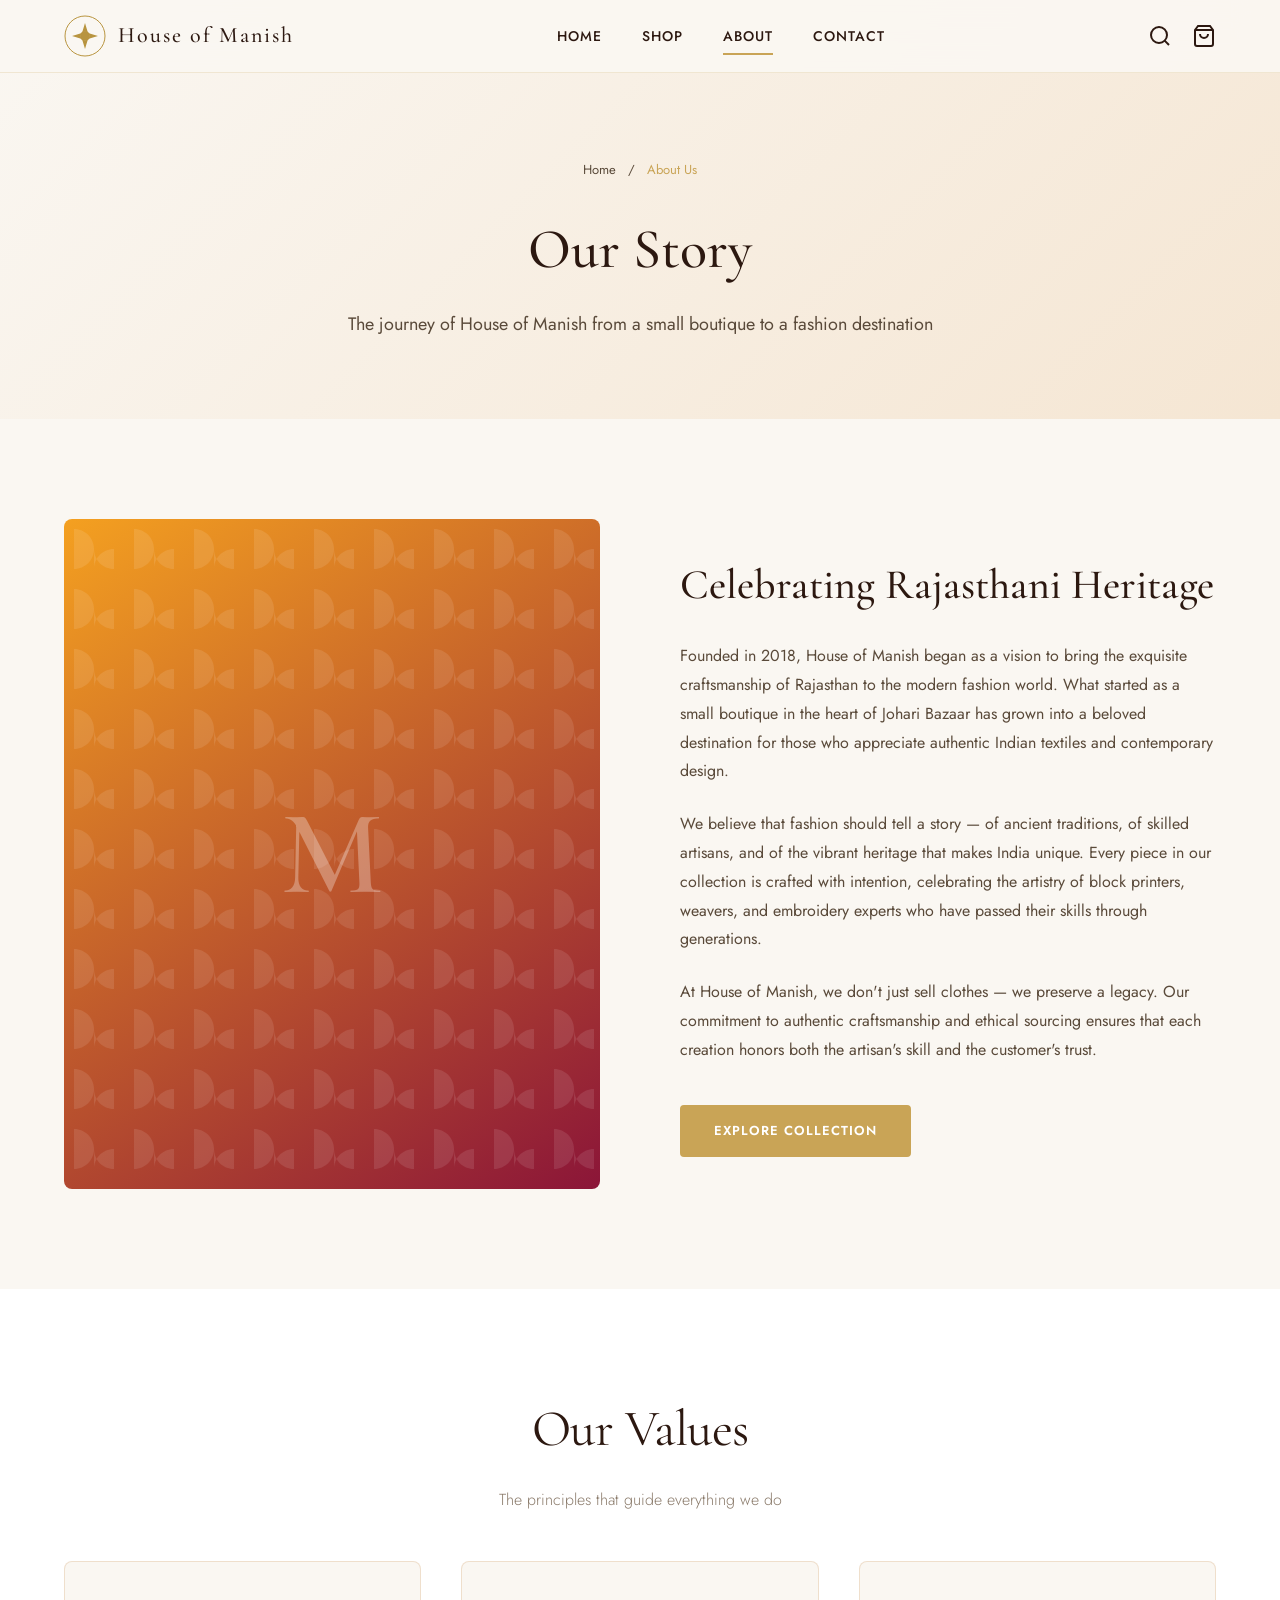
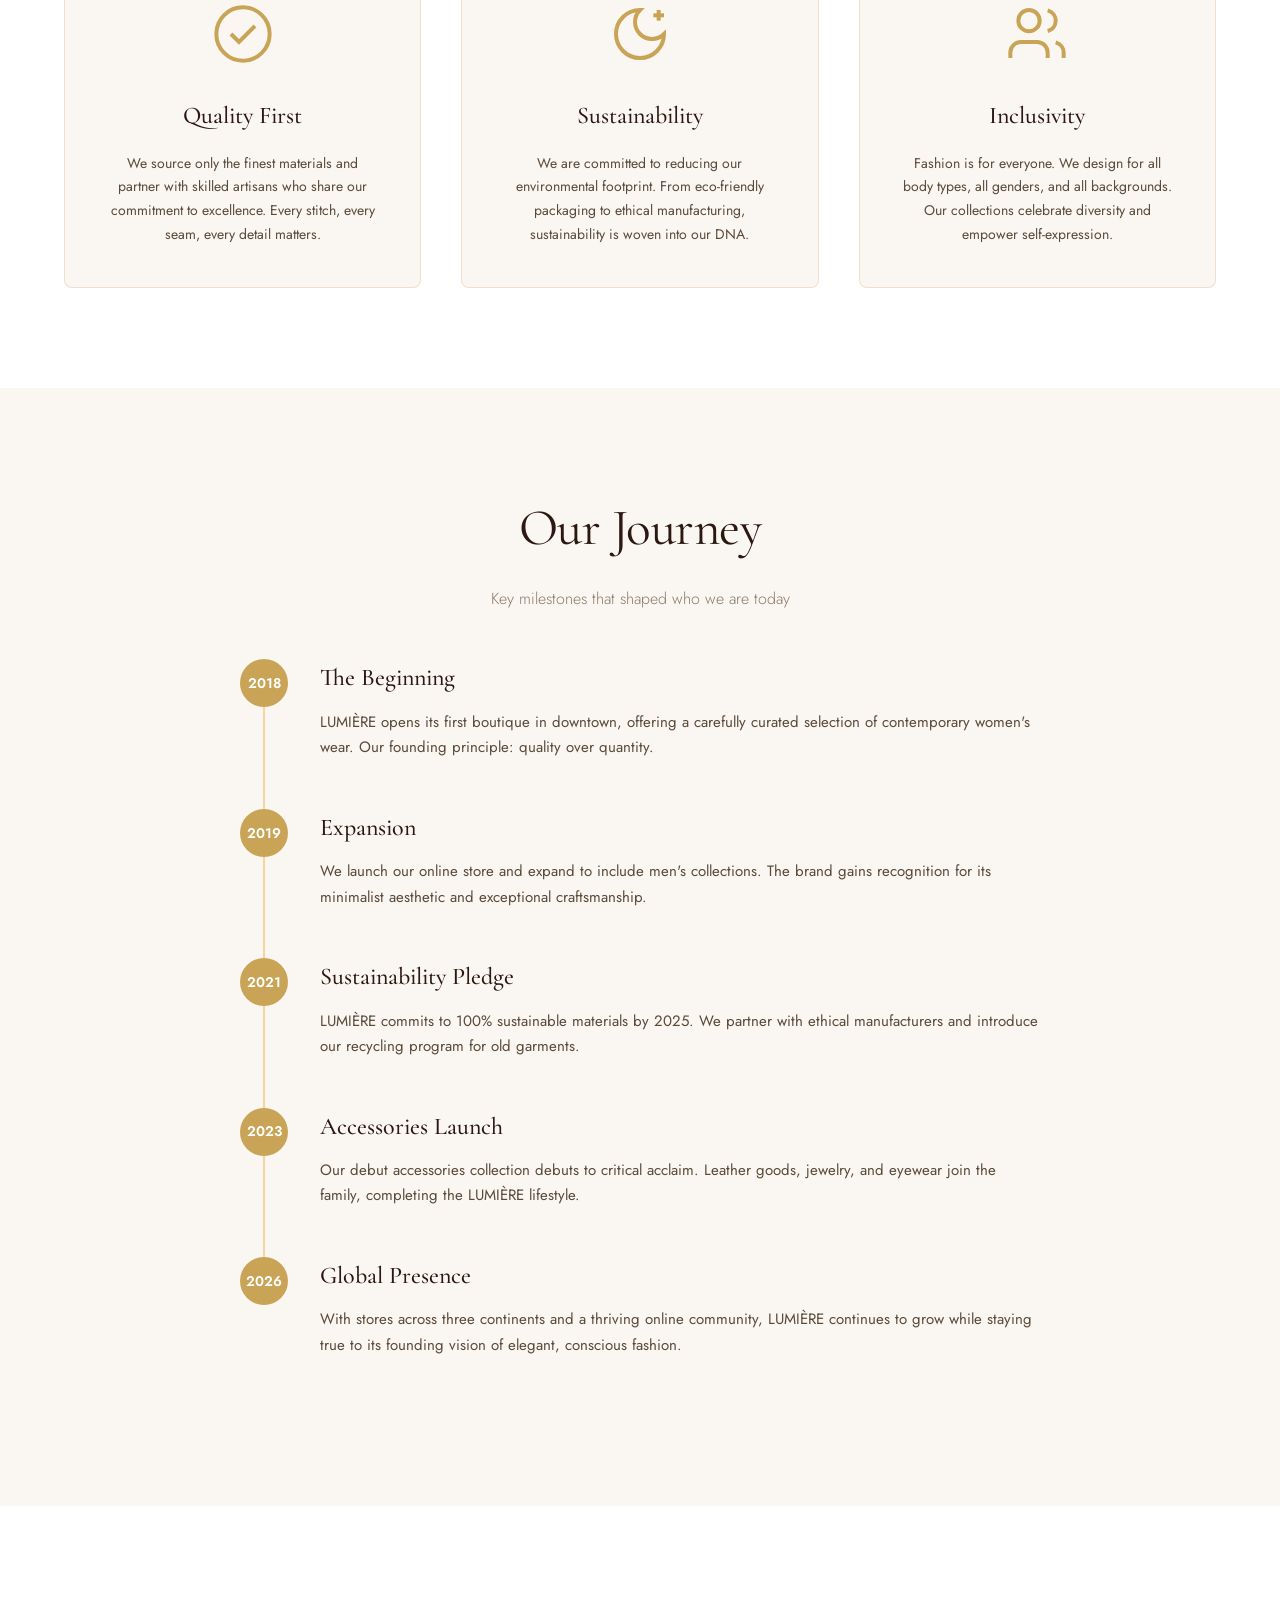
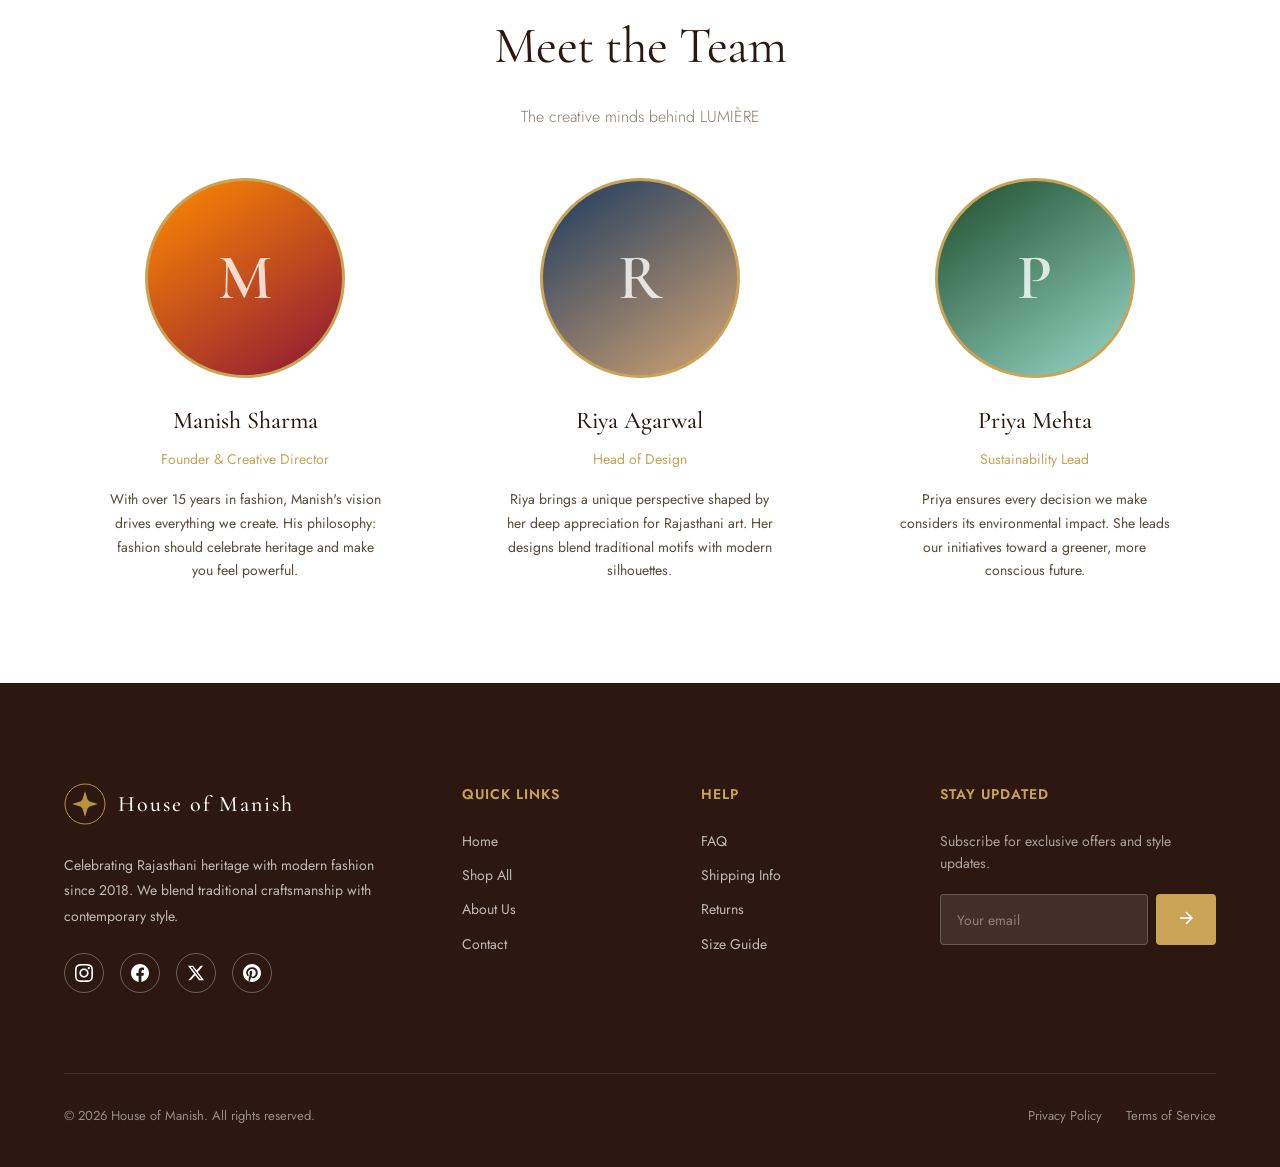
==== commit 32ab66bf: "Update Our Story section with House of Manish branding" ====
--- a/about.html
+++ b/about.html
@@ -50,7 +50,7 @@
                 <a href="index.html">Home</a> / <span>About Us</span>
             </nav>
             <h1>Our Story</h1>
-            <p>The journey of LUMIÈRE from a small boutique to a fashion destination</p>
+            <p>The journey of House of Manish from a small boutique to a fashion destination</p>
         </div>
     </section>
 
@@ -58,13 +58,13 @@
         <div class="container">
             <div class="about-grid">
                 <div class="about-image">
-                    <span>L</span>
+                    <span>M</span>
                 </div>
                 <div class="about-content">
-                    <h2>Redefining Modern Elegance</h2>
-                    <p>Founded in 2018, LUMIÈRE began as a vision to create a fashion brand that bridges the gap between timeless sophistication and contemporary style. What started as a small atelier in the heart of the city has grown into a beloved destination for those who appreciate quality craftsmanship and thoughtful design.</p>
-                    <p>We believe that fashion should be more than just clothing—it should be a form of self-expression, a way to tell your story without saying a word. Every piece in our collection is designed with intention, crafted with care, and created to make you feel confident and authentic.</p>
-                    <p>At LUMIÈRE, we don't follow trends. We set them. Our team of designers draws inspiration from art, architecture, and the vibrant energy of modern life to create pieces that are both relevant and enduring.</p>
+                    <h2>Celebrating Rajasthani Heritage</h2>
+                    <p>Founded in 2018, House of Manish began as a vision to bring the exquisite craftsmanship of Rajasthan to the modern fashion world. What started as a small boutique in the heart of Johari Bazaar has grown into a beloved destination for those who appreciate authentic Indian textiles and contemporary design.</p>
+                    <p>We believe that fashion should tell a story — of ancient traditions, of skilled artisans, and of the vibrant heritage that makes India unique. Every piece in our collection is crafted with intention, celebrating the artistry of block printers, weavers, and embroidery experts who have passed their skills through generations.</p>
+                    <p>At House of Manish, we don't just sell clothes — we preserve a legacy. Our commitment to authentic craftsmanship and ethical sourcing ensures that each creation honors both the artisan's skill and the customer's trust.</p>
                     <a href="products.html" class="btn btn-primary" style="margin-top: 16px;">Explore Collection</a>
                 </div>
             </div>
